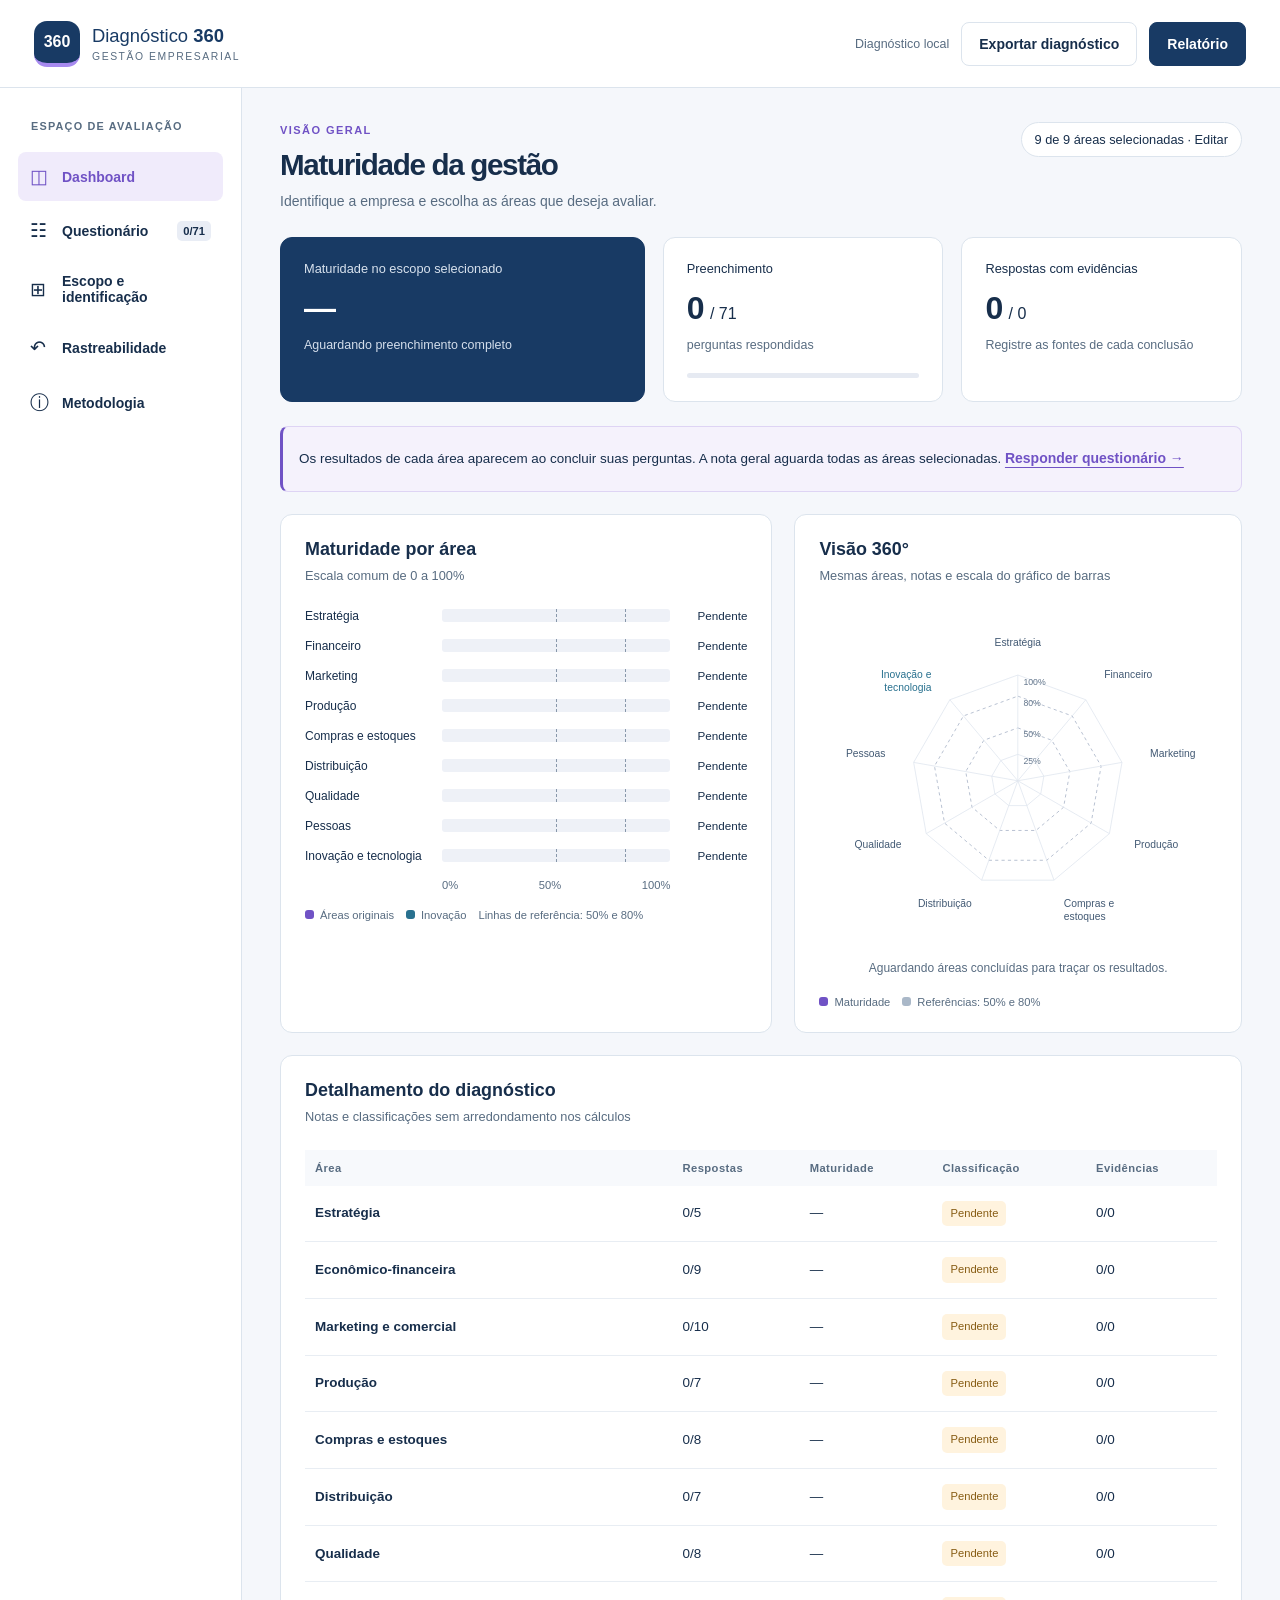
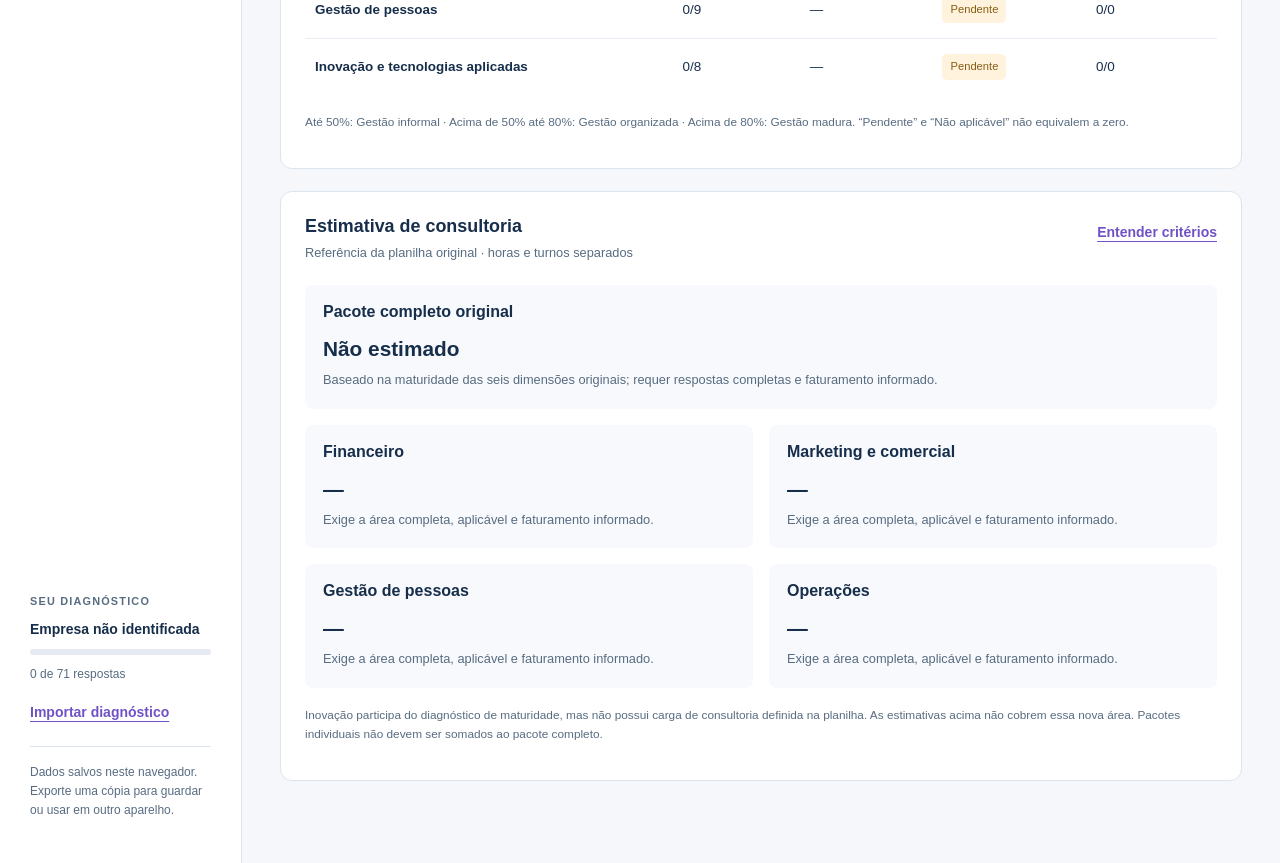
==== diagnostico360/index.html @ 1072f41a "Publica Diagnóstico 360 com nove áreas em subpasta independente" ====
<!doctype html>
<html lang="pt-BR">
<head><meta charset="utf-8"><meta name="viewport" content="width=device-width,initial-scale=1"><meta name="theme-color" content="#183a64"><meta name="description" content="Diagnóstico de maturidade da gestão empresarial em nove áreas, com evidências, rastreabilidade e gráficos de barras e radar."><title>Diagnóstico 360 · Gestão e inovação</title><link rel="icon" href="favicon.svg" type="image/svg+xml"><link rel="stylesheet" href="style.css"></head>
<body>
<a class="skip" href="#main">Ir para o conteúdo</a>
<header class="topbar"><a class="brand" href="#" aria-label="Diagnóstico 360, início"><span class="brand-mark">360</span><span>Diagnóstico <b>360</b><small>GESTÃO EMPRESARIAL</small></span></a><div class="top-actions"><span id="save-status" role="status">Diagnóstico local</span><button class="button quiet" id="export">Exportar diagnóstico</button><button class="button primary" id="report">Relatório</button></div></header>
<div class="shell"><aside class="sidebar"><p class="nav-label">ESPAÇO DE AVALIAÇÃO</p><nav aria-label="Principal"><button class="nav-item active" data-view="dashboard"><span aria-hidden="true">◫</span> Dashboard</button><button class="nav-item" data-view="assessment"><span aria-hidden="true">☷</span> Questionário <span id="nav-count" class="count">0/71</span></button><button class="nav-item" data-view="setup"><span aria-hidden="true">⊞</span> Escopo e identificação</button><button class="nav-item" data-view="history"><span aria-hidden="true">↶</span> Rastreabilidade</button><button class="nav-item" data-view="method"><span aria-hidden="true">ⓘ</span> Metodologia</button></nav><div class="sidebar-bottom"><span class="small-label">SEU DIAGNÓSTICO</span><strong id="sidebar-company">Empresa não identificada</strong><div class="progress-track"><span id="side-progress"></span></div><p id="side-completion">0 de 71 respostas</p><button class="text-button" id="import">Importar diagnóstico</button><input id="import-file" type="file" accept=".json,application/json" hidden><p class="storage-note">Dados salvos neste navegador. Exporte uma cópia para guardar ou usar em outro aparelho.</p></div></aside>
<main id="main" tabindex="-1"></main></div><div id="toast" role="status" aria-live="polite" hidden></div><div id="print-content"></div>
<script src="data.js"></script><script src="engine.js"></script><script src="app.js"></script></body></html>
---- diagnostico360/style.css ----
:root{--navy:#183a64;--ink:#172e4b;--muted:#586c81;--purple:#7052c5;--purple-light:#f0ebfb;--blue:#29718f;--line:#dce4ed;--bg:#f5f7fb;--white:#fff;--green:#176f59;--amber:#875c13;font-family:Inter,'Segoe UI',Arial,sans-serif;color:var(--ink);font-size:16px;font-synthesis:none}*{box-sizing:border-box}body{margin:0;background:var(--bg)}button,input,textarea,select{font:inherit}button,a,input,textarea,select{-webkit-tap-highlight-color:transparent}button{cursor:pointer}button:disabled{cursor:not-allowed;opacity:.55}a{color:var(--navy)}button:focus-visible,a:focus-visible,input:focus-visible,textarea:focus-visible,select:focus-visible,summary:focus-visible{outline:3px solid #9974ed;outline-offset:3px}h1,h2,h3,p{margin-top:0}h1{font-size:1.85rem;letter-spacing:-.045em;margin-bottom:.5rem}h2{font-size:1.12rem;margin-bottom:.4rem}h3{font-size:1rem}p{line-height:1.6}button{border:0;background:transparent;color:inherit}.topbar{height:88px;background:#fff;border-bottom:1px solid var(--line);display:flex;align-items:center;justify-content:space-between;padding:0 34px;gap:20px}.brand{display:flex;gap:12px;align-items:center;text-decoration:none;font-size:1.15rem;white-space:nowrap}.brand b{font-weight:750}.brand small{display:block;font-size:.65rem;letter-spacing:.15em;margin-top:4px;color:var(--muted)}.brand-mark{display:grid;place-items:center;width:46px;height:46px;background:var(--navy);color:#fff;border-radius:13px;font-size:1rem;font-weight:700;border-bottom:4px solid #a78aef}.top-actions{display:flex;align-items:center;gap:12px}#save-status{font-size:.78rem;color:var(--muted)}.button{padding:11px 17px;min-height:44px;border-radius:8px;font-size:.875rem;font-weight:650;border:1px solid var(--line);background:#fff;display:inline-flex;align-items:center;justify-content:center;gap:8px}.button:hover{background:#f0f3f8}.button.primary{background:var(--navy);border-color:var(--navy);color:#fff}.button.primary:hover{background:#244d80}.button.purple{background:var(--purple);border-color:var(--purple);color:#fff}.button.quiet{background:transparent}.shell{display:grid;grid-template-columns:242px minmax(0,1fr);min-height:calc(100vh - 88px)}.sidebar{padding:30px 18px;background:#fff;border-right:1px solid var(--line);display:flex;flex-direction:column}.nav-label,.small-label{font-size:.68rem;letter-spacing:.11em;font-weight:700;color:var(--muted)}.nav-label{padding-left:13px;margin-bottom:17px}.nav-item{display:flex;align-items:center;gap:10px;padding:13px 12px;width:100%;text-align:left;border-radius:8px;font-size:.875rem;min-height:48px;margin-bottom:5px;font-weight:550}.nav-item>span:first-child{font-size:1.2rem;min-width:22px}.nav-item.active{color:var(--purple);background:var(--purple-light)}.nav-item:hover{background:#f4f5f9}.count{margin-left:auto;font-size:.7rem;background:#e9edf5;padding:4px 6px;border-radius:5px}.sidebar-bottom{margin-top:auto;padding:40px 12px 0}.sidebar-bottom strong{font-size:.875rem;display:block;margin:12px 0;overflow-wrap:anywhere}.sidebar-bottom p{font-size:.75rem;color:var(--muted)}.progress-track{height:6px;border-radius:10px;background:#e6eaf2;overflow:hidden}.progress-track span{display:block;height:100%;background:var(--purple);border-radius:10px;transition:width .3s}.sidebar-bottom .progress-track{margin-bottom:10px}.text-button{color:var(--purple);padding:8px 0;font-size:.875rem;font-weight:650;text-decoration:underline;text-underline-offset:4px}.storage-note{border-top:1px solid var(--line);padding-top:16px;margin-top:18px}main{padding:34px 38px 60px;min-width:0;max-width:1600px;width:100%;margin:0 auto}.page-heading{display:flex;align-items:flex-start;justify-content:space-between;gap:20px;margin-bottom:25px}.eyebrow{font-size:.69rem;color:var(--purple);font-weight:750;letter-spacing:.13em;margin-bottom:8px}.subtitle{color:var(--muted);font-size:.875rem;margin:0}.scope-badge{border:1px solid var(--line);border-radius:24px;padding:9px 13px;font-size:.8rem;background:#fff;white-space:nowrap}.metrics{display:grid;grid-template-columns:1.3fr 1fr 1fr;gap:18px;margin-bottom:24px}.metric{padding:23px;background:#fff;border:1px solid var(--line);border-radius:12px;position:relative}.metric.emphasis{background:var(--navy);color:#fff;border-color:var(--navy)}.metric-label{font-size:.8rem;margin-bottom:15px;display:block}.metric-value{font-size:2rem;letter-spacing:-.055em;font-weight:700;line-height:1.1}.metric-value small{font-size:1rem;letter-spacing:0;font-weight:500}.metric p{margin:10px 0 0;color:var(--muted);font-size:.78rem}.metric.emphasis p{color:#d4deeb}.metric.emphasis .metric-label{color:#d8e2ee}.metric .progress-track{margin-top:17px;height:5px}.metric-symbol{position:absolute;right:20px;top:20px;color:var(--purple);font-size:1.2rem}.panel{background:#fff;border:1px solid var(--line);border-radius:12px;padding:24px;margin-bottom:22px;min-width:0}.panel-header{display:flex;justify-content:space-between;gap:16px;align-items:flex-start;margin-bottom:22px}.panel-header p{font-size:.8rem;color:var(--muted);margin:5px 0 0}.charts{display:grid;grid-template-columns:1.1fr 1fr;gap:22px}.legend{display:flex;flex-wrap:wrap;gap:12px;font-size:.7rem;color:var(--muted);margin-top:18px}.legend span{display:flex;gap:6px;align-items:center}.dot{width:9px;height:9px;border-radius:3px;display:inline-block;background:var(--purple)}.dot.blue{background:var(--blue)}.dot.gray{background:#aab8c8}.chart-row{display:grid;grid-template-columns:125px 1fr 65px;align-items:center;gap:12px;margin:16px 0;font-size:.75rem}.bar-track{position:relative;height:13px;border-radius:3px;background:#eef1f7;overflow:hidden}.bar-track:before,.bar-track:after{content:'';height:100%;border-left:1px dashed #8797aa;position:absolute;top:0;z-index:1}.bar-track:before{left:50%}.bar-track:after{left:80%}.bar-fill{height:100%;background:var(--purple);border-radius:3px;min-width:0}.bar-fill.innovation{background:var(--blue)}.chart-value{text-align:right;font-size:.73rem}.chart-axis{display:flex;justify-content:space-between;margin:14px 77px 0 137px;color:var(--muted);font-size:.7rem}.radar-wrap{max-width:440px;margin:0 auto}.radar-wrap svg{width:100%;height:auto;display:block;overflow:visible}.radar-note{font-size:.75rem;color:var(--muted);text-align:center;margin:0}.notice{background:#f5f2fc;border:1px solid #ded4f4;border-left:3px solid var(--purple);border-radius:8px;padding:13px 16px;font-size:.84rem;line-height:1.55;margin-bottom:22px}.notice.warning{background:#fff9ed;border-color:#ecdab8;border-left-color:#b8852d}.empty{padding:30px 12px;text-align:center;color:var(--muted);font-size:.9rem}.table-wrap{overflow-x:auto}table{width:100%;border-collapse:collapse;font-size:.84rem;text-align:left}th{font-size:.7rem;letter-spacing:.04em;color:var(--muted);font-weight:650;padding:12px 10px;background:#f7f9fc}td{padding:15px 10px;border-bottom:1px solid #e8edf3;line-height:1.5}td:first-child{font-weight:600}tr:last-child td{border-bottom:0}.status{display:inline-block;font-size:.7rem;line-height:1.4;padding:5px 8px;border-radius:5px;background:#f0f3f8;color:var(--muted)}.status.done{background:#e9f5ef;color:var(--green)}.status.partial{background:#fff3de;color:var(--amber)}.form-grid{display:grid;grid-template-columns:repeat(2,minmax(0,1fr));gap:18px}.field{display:flex;flex-direction:column;gap:7px;font-size:.875rem;font-weight:600}.field input,.field textarea,.field select,.filter-select{width:100%;border:1px solid #cbd6e3;border-radius:7px;background:#fff;color:var(--ink);padding:11px 12px;min-height:44px;font-size:.9rem;font-weight:400}.field textarea{min-height:90px;resize:vertical;line-height:1.5}.field small{color:var(--muted);font-weight:400;font-size:.75rem;line-height:1.5}.field.full{grid-column:1/-1}.scope-options{display:grid;grid-template-columns:repeat(3,minmax(0,1fr));gap:12px}.scope-option{display:flex;gap:12px;align-items:flex-start;padding:16px;border:1px solid var(--line);border-radius:8px;cursor:pointer}.scope-option:has(input:checked){border-color:#ac94df;background:#f8f5fe}.scope-option input{width:18px;height:18px;accent-color:var(--purple);flex-shrink:0;margin:2px 0 0}.scope-option strong{display:block;font-size:.875rem;line-height:1.4}.scope-option small{color:var(--muted);font-size:.75rem;display:block;margin-top:5px}.inline-actions{display:flex;gap:12px;align-items:center;flex-wrap:wrap}.question-layout{display:grid;grid-template-columns:215px minmax(0,1fr);gap:24px}.dimension-nav{align-self:start;position:sticky;top:20px}.dimension-button{display:block;text-align:left;width:100%;padding:13px 12px;margin-bottom:6px;border-radius:8px;font-size:.83rem;line-height:1.4}.dimension-button.active{background:var(--navy);color:#fff}.dimension-button small{display:block;font-size:.7rem;margin-top:4px;opacity:.8}.question{padding:24px;border:1px solid var(--line);background:#fff;border-radius:10px;margin-bottom:17px}.question-top{display:flex;justify-content:space-between;gap:15px;align-items:center;margin-bottom:12px}.question-id{font-size:.72rem;font-weight:700;color:var(--purple);letter-spacing:.04em}.question h3{font-size:1rem;line-height:1.65;font-weight:600;margin-bottom:18px}.answer-options{display:grid;grid-template-columns:repeat(4,minmax(0,1fr));gap:8px;border:0;padding:0;margin:0 0 19px;min-width:0}.answer-option{display:flex;gap:8px;align-items:center;border:1px solid #d5deea;border-radius:7px;padding:12px 9px;font-size:.8rem;cursor:pointer;min-height:46px}.answer-option:has(input:checked){background:var(--purple-light);border-color:var(--purple);color:#52339d}.answer-option input{accent-color:var(--purple);margin:0}.question details{border-top:1px solid var(--line);padding-top:13px;margin-top:16px}.question summary{font-size:.8rem;color:var(--muted);cursor:pointer;line-height:1.6}.question details p{font-size:.78rem;color:var(--muted);margin:12px 0 0}.question-meta{display:flex;gap:14px;flex-wrap:wrap;font-size:.7rem;color:var(--muted);margin-top:15px}.question-actions{display:flex;justify-content:space-between;gap:12px;margin:25px 0}.method-content{max-width:900px}.method-content p,.method-content li{font-size:.9rem;line-height:1.8}.method-content li{margin-bottom:9px}.method-content h2{margin-top:25px}.method-content h2:first-child{margin-top:0}.formula{background:var(--purple-light);padding:18px;border-radius:7px;font-size:1rem;color:#52339d;line-height:1.6}.history-entry{padding:18px 0;border-bottom:1px solid var(--line)}.history-entry p{font-size:.84rem;margin:7px 0 0;overflow-wrap:anywhere}.history-entry small{font-size:.73rem;color:var(--muted)}.history-change{display:grid;grid-template-columns:1fr 1fr;gap:16px}.history-change span{background:#f5f7fb;border-radius:6px;padding:9px;font-size:.78rem;white-space:pre-wrap;overflow-wrap:anywhere}.small-muted{font-size:.78rem;color:var(--muted);line-height:1.6}.sr-only{position:absolute;width:1px;height:1px;padding:0;margin:-1px;overflow:hidden;clip:rect(0,0,0,0);white-space:nowrap;border:0}.skip{position:absolute;left:15px;top:-100px;z-index:100;background:#fff;padding:10px}.skip:focus{top:10px}#toast{position:fixed;bottom:24px;left:50%;transform:translateX(-50%);padding:14px 22px;background:var(--navy);color:#fff;box-shadow:0 5px 25px #172e4b33;border-radius:9px;z-index:20;max-width:90%;font-size:.85rem}#print-content{display:none}.consultancy-grid{display:grid;grid-template-columns:repeat(2,minmax(0,1fr));gap:16px}.consultancy-card{padding:18px;background:#f7f9fc;border-radius:8px}.consultancy-card strong{font-size:1.3rem}.consultancy-card p{font-size:.8rem;color:var(--muted);margin:9px 0 0}.filter-row{display:flex;align-items:center;gap:14px;margin-bottom:20px;flex-wrap:wrap}.filter-row label{font-size:.82rem}.filter-select{width:auto;max-width:100%}.footer-note{font-size:.74rem;color:var(--muted);line-height:1.6;margin-top:18px}.source-ref{overflow-wrap:anywhere}.stack{display:flex;flex-direction:column;gap:5px}.text-right{text-align:right}
@media(min-width:1500px){main{padding:40px 50px}.chart-row{grid-template-columns:150px 1fr 65px}.chart-axis{margin-left:162px}.radar-wrap{max-width:460px}}
@media(max-width:1150px){.shell{grid-template-columns:210px minmax(0,1fr)}main{padding:28px 24px}.charts{grid-template-columns:1fr}.radar-wrap{max-width:450px}.scope-options{grid-template-columns:repeat(2,minmax(0,1fr))}.question-layout{grid-template-columns:1fr}.dimension-nav{position:static;display:flex;gap:8px;overflow-x:auto;padding-bottom:8px}.dimension-button{min-width:155px;margin:0}.metrics{gap:12px}.metric{padding:19px}.metric-value{font-size:1.75rem}.answer-options{grid-template-columns:repeat(2,minmax(0,1fr))}}
@media(max-width:760px){.topbar{height:auto;min-height:80px;padding:17px 18px;flex-wrap:wrap;gap:14px}.top-actions{gap:7px;margin-left:auto}.top-actions .button{padding:9px 11px;font-size:.75rem}#save-status{display:none}.shell{display:block}.sidebar{padding:10px 12px;border-right:0;border-bottom:1px solid var(--line);display:block}.sidebar nav{display:flex;gap:6px;overflow-x:auto}.nav-item{width:auto;white-space:nowrap;margin:0;min-height:44px;font-size:.8rem;padding:9px 12px}.nav-item>span:first-child{display:none}.sidebar-bottom,.nav-label,.nav-item .count{display:none}main{padding:25px 18px 45px}h1{font-size:1.65rem}.page-heading{gap:12px;flex-wrap:wrap;margin-bottom:22px}.scope-badge{font-size:.75rem}.metrics{grid-template-columns:1fr 1fr;gap:12px}.metric:first-child{grid-column:1/-1}.metric{padding:20px}.metric-label{margin-bottom:12px}.charts{gap:0}.panel{padding:20px 16px}.panel-header{flex-wrap:wrap;margin-bottom:20px}.chart-row{grid-template-columns:105px 1fr 60px;gap:8px;font-size:.7rem}.chart-axis{margin-left:113px;margin-right:68px}.form-grid,.consultancy-grid{grid-template-columns:1fr}.scope-options{grid-template-columns:1fr 1fr}.scope-option{padding:13px 10px;gap:8px}.scope-option strong{font-size:.8rem}.question{padding:20px 16px}.question h3{font-size:1rem}.question-meta{font-size:.72rem}.history-change{grid-template-columns:1fr}table{min-width:620px}.top-actions{width:100%;justify-content:flex-end}.brand{font-size:1.05rem}.top-actions:before{content:'Gestão e inovação';font-size:.75rem;color:var(--muted);margin-right:auto}.question-top .text-button{font-size:.75rem}.answer-option{font-size:.82rem}}
@media(prefers-reduced-motion:reduce){*{transition:none!important;scroll-behavior:auto!important}}
@media print{#print-content button{display:none!important}#print-content{print-color-adjust:exact;-webkit-print-color-adjust:exact}}
@media print{body{background:#fff;color:#000}.topbar,.shell,#toast{display:none!important}#print-content{display:block;font:10pt Arial,sans-serif}#print-content h1{font-size:22pt}#print-content h2{font-size:15pt;margin-top:22pt}#print-content table{min-width:0;font-size:9pt}#print-content th{color:#333}#print-content td,#print-content th{padding:7pt 5pt}#print-content .print-question{break-inside:avoid;border-bottom:1px solid #bbb;padding:10pt 0}#print-content p{margin:5pt 0;line-height:1.5}#print-content .charts{display:grid;grid-template-columns:1fr 1fr;gap:20pt}#print-content .panel{border:0;padding:0}#print-content .chart-row{font-size:8pt;grid-template-columns:90px 1fr 55px}#print-content .radar-wrap{max-width:300px}#print-content .page-break{break-before:page}@page{size:A4;margin:15mm}}
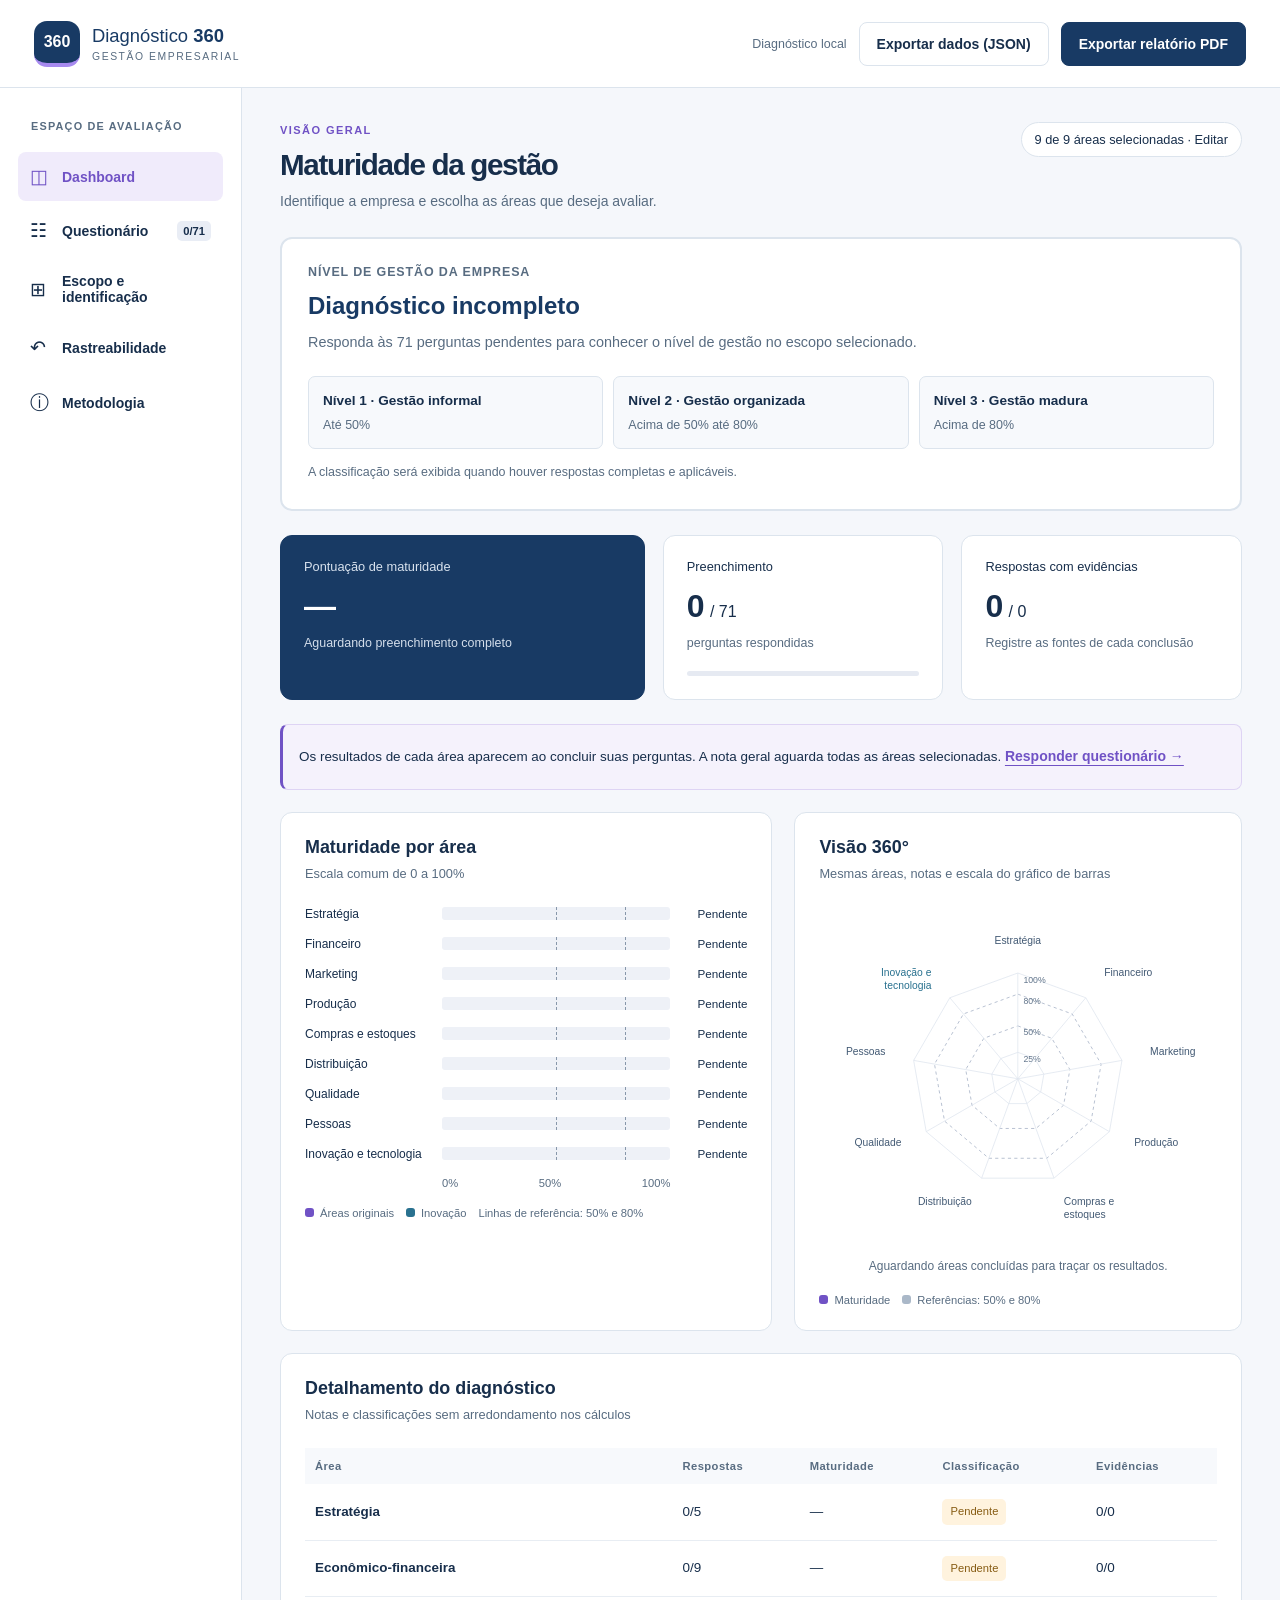
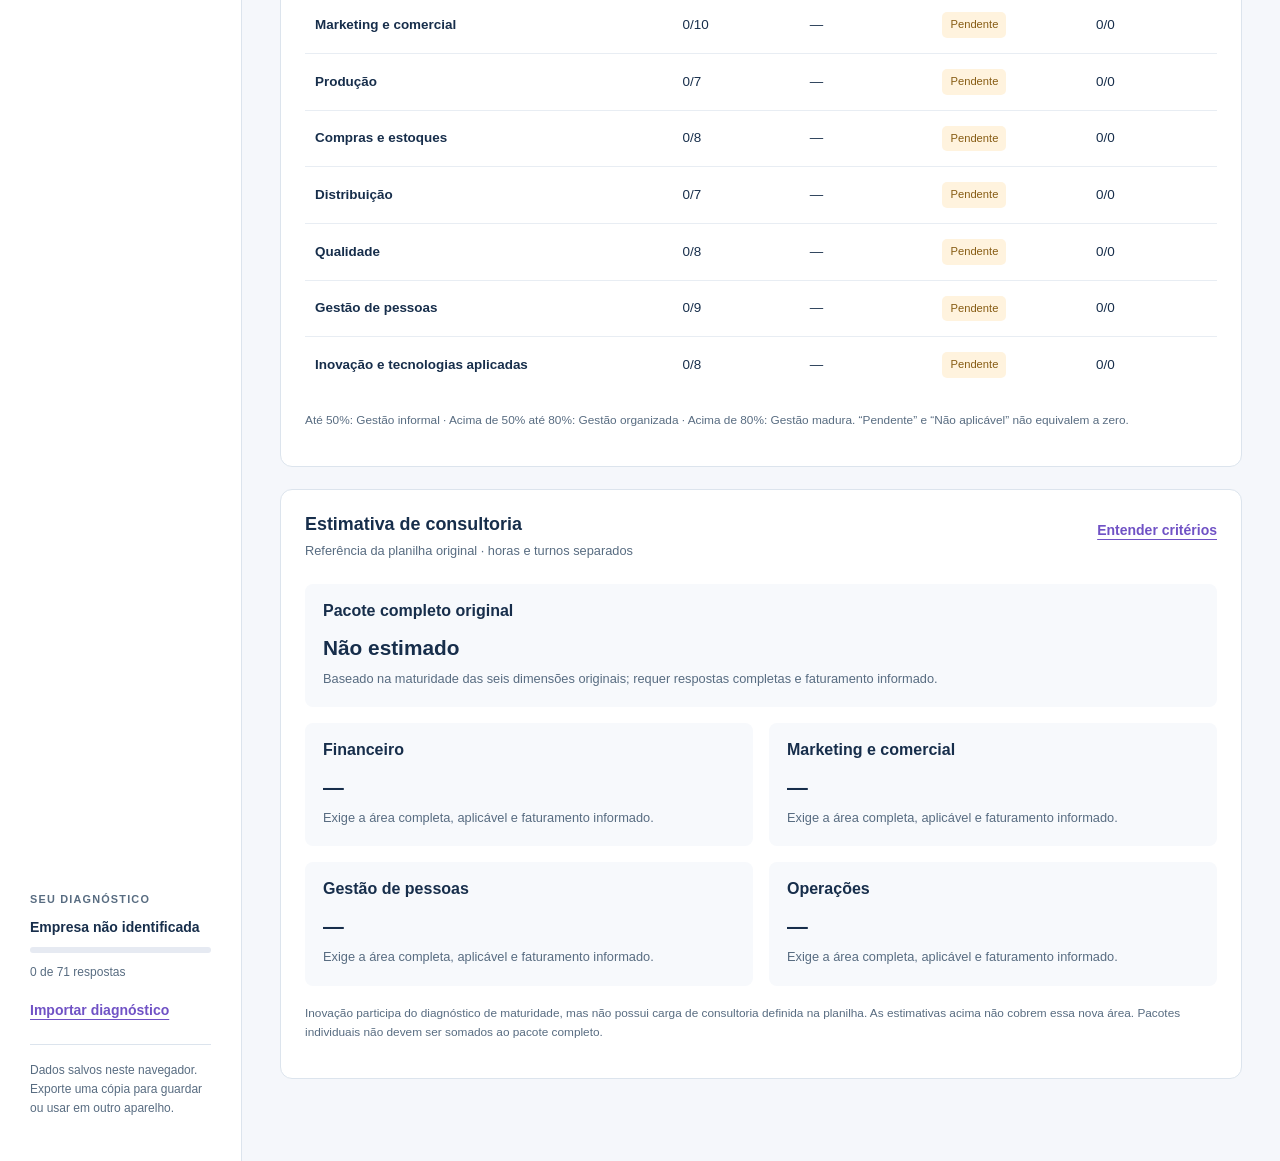
==== commit cd91239c: "Adiciona relatório PDF direto e destaca nível de gestão no Diagnóstico 360" ====
--- a/diagnostico360/index.html
+++ b/diagnostico360/index.html
@@ -3,7 +3,7 @@
 <head><meta charset="utf-8"><meta name="viewport" content="width=device-width,initial-scale=1"><meta name="theme-color" content="#183a64"><meta name="description" content="Diagnóstico de maturidade da gestão empresarial em nove áreas, com evidências, rastreabilidade e gráficos de barras e radar."><title>Diagnóstico 360 · Gestão e inovação</title><link rel="icon" href="favicon.svg" type="image/svg+xml"><link rel="stylesheet" href="style.css"></head>
 <body>
 <a class="skip" href="#main">Ir para o conteúdo</a>
-<header class="topbar"><a class="brand" href="#" aria-label="Diagnóstico 360, início"><span class="brand-mark">360</span><span>Diagnóstico <b>360</b><small>GESTÃO EMPRESARIAL</small></span></a><div class="top-actions"><span id="save-status" role="status">Diagnóstico local</span><button class="button quiet" id="export">Exportar diagnóstico</button><button class="button primary" id="report">Relatório</button></div></header>
+<header class="topbar"><a class="brand" href="#" aria-label="Diagnóstico 360, início"><span class="brand-mark">360</span><span>Diagnóstico <b>360</b><small>GESTÃO EMPRESARIAL</small></span></a><div class="top-actions"><span id="save-status" role="status">Diagnóstico local</span><button class="button quiet" id="export">Exportar dados (JSON)</button><button class="button primary" id="report">Exportar relatório PDF</button></div></header>
 <div class="shell"><aside class="sidebar"><p class="nav-label">ESPAÇO DE AVALIAÇÃO</p><nav aria-label="Principal"><button class="nav-item active" data-view="dashboard"><span aria-hidden="true">◫</span> Dashboard</button><button class="nav-item" data-view="assessment"><span aria-hidden="true">☷</span> Questionário <span id="nav-count" class="count">0/71</span></button><button class="nav-item" data-view="setup"><span aria-hidden="true">⊞</span> Escopo e identificação</button><button class="nav-item" data-view="history"><span aria-hidden="true">↶</span> Rastreabilidade</button><button class="nav-item" data-view="method"><span aria-hidden="true">ⓘ</span> Metodologia</button></nav><div class="sidebar-bottom"><span class="small-label">SEU DIAGNÓSTICO</span><strong id="sidebar-company">Empresa não identificada</strong><div class="progress-track"><span id="side-progress"></span></div><p id="side-completion">0 de 71 respostas</p><button class="text-button" id="import">Importar diagnóstico</button><input id="import-file" type="file" accept=".json,application/json" hidden><p class="storage-note">Dados salvos neste navegador. Exporte uma cópia para guardar ou usar em outro aparelho.</p></div></aside>
 <main id="main" tabindex="-1"></main></div><div id="toast" role="status" aria-live="polite" hidden></div><div id="print-content"></div>
-<script src="data.js"></script><script src="engine.js"></script><script src="app.js"></script></body></html>
+<script src="data.js"></script><script src="engine.js"></script><script src="pdf-lib.min.js"></script><script src="pdf-report.js"></script><script src="app.js"></script></body></html>
--- a/diagnostico360/style.css
+++ b/diagnostico360/style.css
@@ -5,3 +5,5 @@
 @media(prefers-reduced-motion:reduce){*{transition:none!important;scroll-behavior:auto!important}}
 @media print{#print-content button{display:none!important}#print-content{print-color-adjust:exact;-webkit-print-color-adjust:exact}}
 @media print{body{background:#fff;color:#000}.topbar,.shell,#toast{display:none!important}#print-content{display:block;font:10pt Arial,sans-serif}#print-content h1{font-size:22pt}#print-content h2{font-size:15pt;margin-top:22pt}#print-content table{min-width:0;font-size:9pt}#print-content th{color:#333}#print-content td,#print-content th{padding:7pt 5pt}#print-content .print-question{break-inside:avoid;border-bottom:1px solid #bbb;padding:10pt 0}#print-content p{margin:5pt 0;line-height:1.5}#print-content .charts{display:grid;grid-template-columns:1fr 1fr;gap:20pt}#print-content .panel{border:0;padding:0}#print-content .chart-row{font-size:8pt;grid-template-columns:90px 1fr 55px}#print-content .radar-wrap{max-width:300px}#print-content .page-break{break-before:page}@page{size:A4;margin:15mm}}
+
+.management-result{background:#fff;border:2px solid #7052c5;border-radius:12px;padding:26px;margin-bottom:24px}.result-heading{display:flex;align-items:center;justify-content:space-between;gap:24px}.result-eyebrow{display:block;font-size:.78rem;font-weight:750;letter-spacing:.07em;color:#6542b1;margin-bottom:12px}.management-result h2{font-size:1.9rem;color:#183a64;margin:0 0 10px;line-height:1.25}.management-result p{font-size:.9rem;color:#586c81;margin-bottom:0}.result-score{font-size:2.5rem;color:#6542b1;white-space:nowrap;text-align:right}.result-score small{display:block;font-size:.8rem;font-weight:500;letter-spacing:0;color:#586c81;margin-top:6px}.level-scale{display:grid;grid-template-columns:repeat(3,minmax(0,1fr));gap:10px;margin:22px 0 14px}.level-step{padding:14px;border:1px solid #dce4ed;border-radius:7px;background:#f7f9fc}.level-step strong{display:block;font-size:.85rem;line-height:1.5}.level-step span{display:block;font-size:.78rem;line-height:1.5;margin-top:4px;color:#586c81}.level-step.current-level{background:#183a64;color:white;border-color:#183a64}.level-step.current-level span{color:#e2eafa}.management-result .result-scope{font-size:.78rem}.pending-result{border-color:#dce4ed}.pending-result h2{font-size:1.5rem}.pending-result .result-eyebrow{color:#586c81}@media(max-width:760px){.management-result{padding:20px 16px}.result-heading{display:block}.management-result h2{font-size:1.5rem}.result-score{display:block;text-align:left;font-size:2rem;margin-top:16px}.level-scale{grid-template-columns:1fr}.top-actions{display:grid;grid-template-columns:1fr 1fr;width:100%}.top-actions:before{content:none}.top-actions .button{min-width:0;white-space:normal;line-height:1.4}.top-actions #save-status{display:none}}
